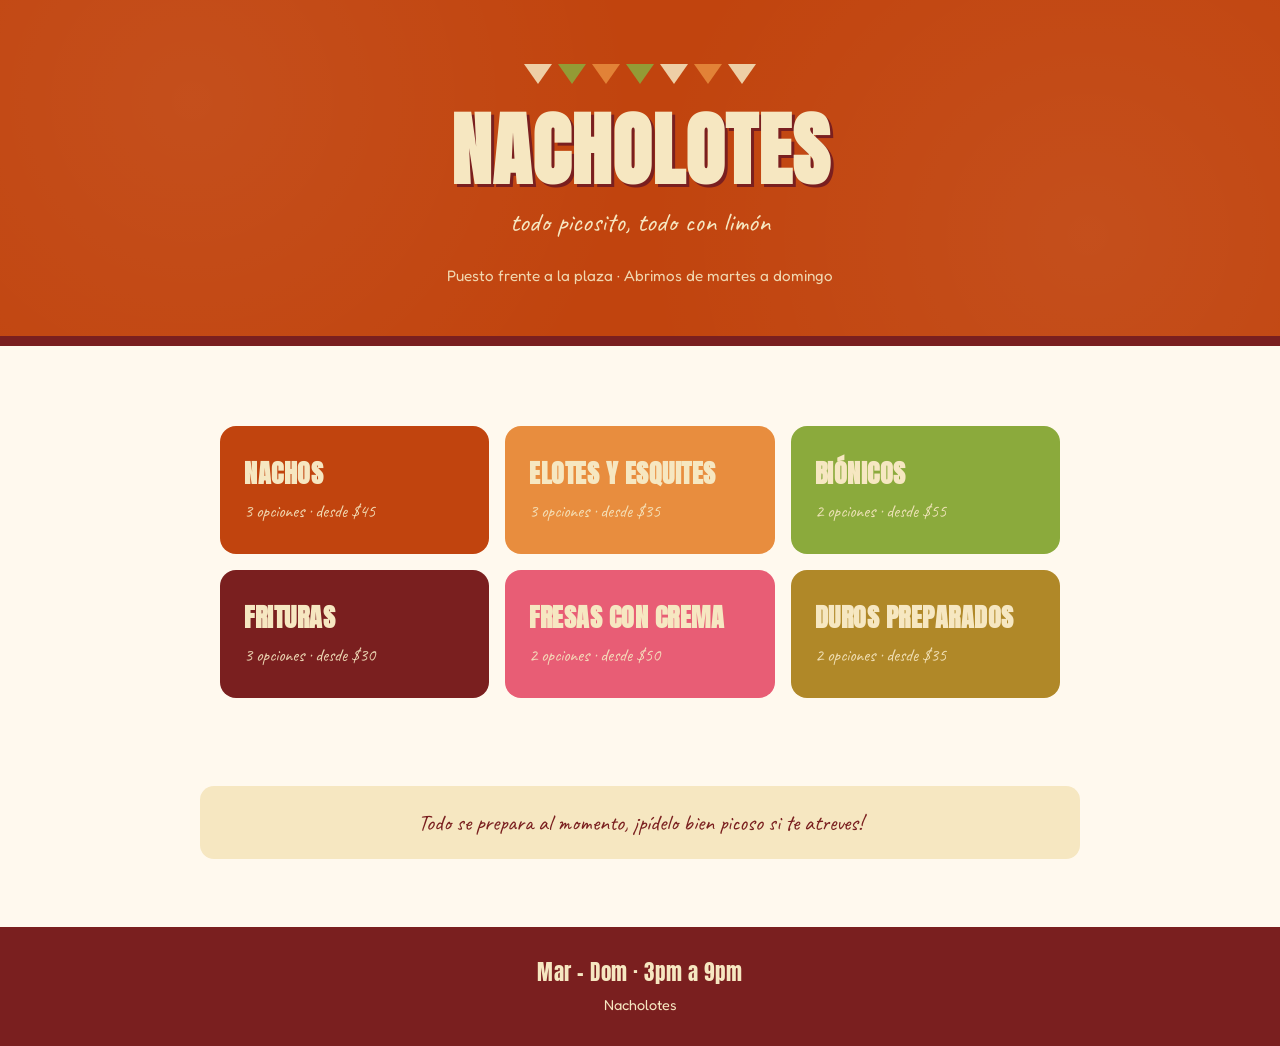
==== index.html @ 1ffe92c0 "correcion" ====
<!DOCTYPE html>
<html lang="es">
<head>
<meta charset="UTF-8">
<meta name="viewport" content="width=device-width, initial-scale=1.0">
<title>Nacholotes</title>
<link rel="stylesheet" href="styles.css">
</head>
<body>

<div class="hero">
  <div class="banderines">
    <span></span><span></span><span></span><span></span><span></span><span></span><span></span>
  </div>
  <h1>Nacholotes</h1>
  <p class="tag">todo picosito, todo con limón</p>
  <p class="direccion">Puesto frente a la plaza · Abrimos de martes a domingo</p>
</div>

<main>
  <div class="categorias-grid">
    <a class="categoria-card nachos" href="categorias/nachos.html">
      <h2>Nachos</h2>
      <span class="cantidad">3 opciones · desde $45</span>
    </a>
    <a class="categoria-card elotes" href="categorias/elotes.html">
      <h2>Elotes y Esquites</h2>
      <span class="cantidad">3 opciones · desde $35</span>
    </a>
    <a class="categoria-card bionicos" href="categorias/bionicos.html">
      <h2>Biónicos</h2>
      <span class="cantidad">2 opciones · desde $55</span>
    </a>
    <a class="categoria-card frituras" href="categorias/frituras.html">
      <h2>Frituras</h2>
      <span class="cantidad">3 opciones · desde $30</span>
    </a>
    <a class="categoria-card fresas" href="categorias/fresas.html">
      <h2>Fresas con crema</h2>
      <span class="cantidad">2 opciones · desde $50</span>
    </a>
    <a class="categoria-card duros" href="categorias/duros.html">
      <h2>Duros preparados</h2>
      <span class="cantidad">2 opciones · desde $35</span>
    </a>
  </div>

  <div class="aviso">
    Todo se prepara al momento, ¡pídelo bien picoso si te atreves!
  </div>
</main>

<footer>
  <div class="horario">Mar – Dom · 3pm a 9pm</div>
  <div>Nacholotes</div>
</footer>

</body>
</html>
---- styles.css ----
@import url('https://fonts.googleapis.com/css2?family=Anton&family=Fredoka:wght@400;500;600;700&family=Caveat:wght@600;700&display=swap');

:root{
  --rojo: #C1440E;
  --rojo-oscuro: #7A1F1F;
  --verde: #8BAA3C;
  --crema: #F6E7C1;
  --blanco: #FFF9EE;
  --tinta: #2B1B12;
  --naranja: #E88D3E;
  --rosa-fresa: #E85D75;
}

*{box-sizing:border-box; margin:0; padding:0;}

body{
  background: var(--blanco);
  color: var(--tinta);
  font-family: 'Fredoka', sans-serif;
  line-height: 1.5;
}

/* ---------- HERO ---------- */
.hero{
  background: var(--rojo);
  background-image:
    radial-gradient(circle at 15% 30%, rgba(255,255,255,0.06) 0, transparent 40%),
    radial-gradient(circle at 85% 70%, rgba(255,255,255,0.06) 0, transparent 40%);
  color: var(--crema);
  padding: 64px 24px 48px;
  text-align: center;
  position: relative;
  border-bottom: 10px solid var(--rojo-oscuro);
}

.hero .banderines{
  display:flex;
  justify-content:center;
  gap:6px;
  margin-bottom: 28px;
}
.banderines span{
  width:0; height:0;
  border-left: 14px solid transparent;
  border-right: 14px solid transparent;
  border-top: 20px solid var(--crema);
  opacity:0.85;
}
.banderines span:nth-child(2n){ border-top-color: var(--verde); }
.banderines span:nth-child(3n){ border-top-color: var(--naranja); }

.hero h1{
  font-family: 'Anton', sans-serif;
  font-size: clamp(2.8rem, 7vw, 5rem);
  letter-spacing: 1px;
  text-transform: uppercase;
  line-height: 0.95;
  color: var(--crema);
  text-shadow: 3px 3px 0 var(--rojo-oscuro);
}

.hero p.tag{
  margin-top: 14px;
  font-family: 'Caveat', cursive;
  font-size: 1.7rem;
  color: var(--crema);
}

.hero .direccion{
  margin-top: 22px;
  font-size: 0.95rem;
  color: var(--crema);
  opacity: 0.9;
}

/* ---------- SECCIONES ---------- */
main{
  max-width: 920px;
  margin: 0 auto;
  padding: 40px 20px 20px;
}

section.plato{
  margin-bottom: 56px;
  scroll-margin-top: 60px;
}

.plato-header{
  display:flex;
  align-items:baseline;
  gap: 14px;
  border-bottom: 3px solid currentColor;
  padding-bottom: 8px;
  margin-bottom: 20px;
}

.plato-header h2{
  font-family:'Anton', sans-serif;
  font-size: 2.1rem;
  text-transform: uppercase;
  letter-spacing: 0.5px;
}
.plato-header .desde{
  font-family:'Caveat', cursive;
  font-size: 1.3rem;
  opacity: 0.75;
}

.nachos     { color: var(--rojo); }
.elotes     { color: var(--naranja); }
.bionicos   { color: var(--verde); }
.frituras   { color: var(--rojo-oscuro); }
.fresas     { color: var(--rosa-fresa); }
.duros      { color: #B08828; }

.items{
  display:grid;
  grid-template-columns: 1fr;
  gap: 4px;
}

.item{
  display:flex;
  justify-content:space-between;
  align-items:flex-start;
  gap: 20px;
  padding: 14px 4px;
  border-bottom: 1px dashed rgba(43,27,18,0.2);
}
.item:last-child{ border-bottom:none; }

.item .nombre{
  font-weight:600;
  font-size: 1.05rem;
}
.item .desc{
  font-size: 0.88rem;
  color: rgba(43,27,18,0.65);
  margin-top: 3px;
  max-width: 46ch;
}
.item .precio{
  font-family:'Caveat', cursive;
  font-size: 1.6rem;
  font-weight:700;
  white-space: nowrap;
  padding-top: 2px;
}

.destacado{
  display:inline-block;
  font-size: 0.68rem;
  font-weight:700;
  letter-spacing:0.5px;
  background: currentColor;
  color: var(--blanco);
  padding: 2px 8px;
  border-radius: 4px;
  margin-left: 8px;
  vertical-align: middle;
  transform: translateY(-1px);
}

/* ---------- EXTRAS ---------- */
.aviso{
  background: var(--crema);
  border-radius: 14px;
  padding: 20px 24px;
  margin: 48px 0;
  text-align:center;
  font-family:'Caveat', cursive;
  font-size: 1.4rem;
  color: var(--rojo-oscuro);
}

footer{
  background: var(--rojo-oscuro);
  color: var(--crema);
  text-align:center;
  padding: 30px 20px;
  font-size: 0.9rem;
}
footer .horario{
  font-family:'Anton', sans-serif;
  font-size: 1.3rem;
  letter-spacing: 0.5px;
  margin-bottom: 6px;
}

@media (max-width: 480px){
  .item{ flex-direction: column; }
  .item .precio{ align-self:flex-end; margin-top:-24px; }
}

/* ---------- PÁGINA DE DETALLE DE CATEGORÍA ---------- */
.detalle-header{
  color: var(--crema);
  padding: 48px 24px 40px;
  text-align:center;
}
.detalle-header.nachos{ background: var(--rojo); }
.detalle-header.elotes{ background: var(--naranja); }
.detalle-header.bionicos{ background: var(--verde); }
.detalle-header.frituras{ background: var(--rojo-oscuro); }
.detalle-header.fresas{ background: var(--rosa-fresa); }
.detalle-header.duros{ background: #B08828; }

.detalle-header .volver{
  display:inline-block;
  color: var(--crema);
  text-decoration:none;
  font-size: 0.85rem;
  margin-bottom: 22px;
  opacity: 0.85;
}
.detalle-header .volver:hover{ opacity: 1; }

.detalle-header h1{
  font-family: 'Anton', sans-serif;
  font-size: clamp(2rem, 6vw, 3.2rem);
  text-transform: uppercase;
  letter-spacing: 0.5px;
}

.detalle-precio{
  font-family: 'Caveat', cursive;
  font-size: 2rem;
  margin-top: 10px;
}

.categoria-main{
  max-width: 640px;
  margin: 0 auto;
  padding: 40px 24px;
}

/* ---------- GRID DE CATEGORÍAS (menú principal) ---------- */
.categorias-grid{
  display: grid;
  grid-template-columns: repeat(auto-fit, minmax(230px, 1fr));
  gap: 16px;
  max-width: 920px;
  margin: 0 auto;
  padding: 40px 20px;
}

.categoria-card{
  display: flex;
  flex-direction: column;
  gap: 6px;
  padding: 28px 24px;
  border-radius: 16px;
  color: var(--crema);
  text-decoration: none;
  transition: transform 0.15s;
}
.categoria-card:hover{ transform: translateY(-3px); }

.categoria-card.nachos{ background: var(--rojo); }
.categoria-card.elotes{ background: var(--naranja); }
.categoria-card.bionicos{ background: var(--verde); }
.categoria-card.frituras{ background: var(--rojo-oscuro); }
.categoria-card.fresas{ background: var(--rosa-fresa); }
.categoria-card.duros{ background: #B08828; }

.categoria-card h2{
  font-family: 'Anton', sans-serif;
  font-size: 1.6rem;
  text-transform: uppercase;
  letter-spacing: 0.5px;
}

.categoria-card .cantidad{
  font-family: 'Caveat', cursive;
  font-size: 1.15rem;
  opacity: 0.9;
}
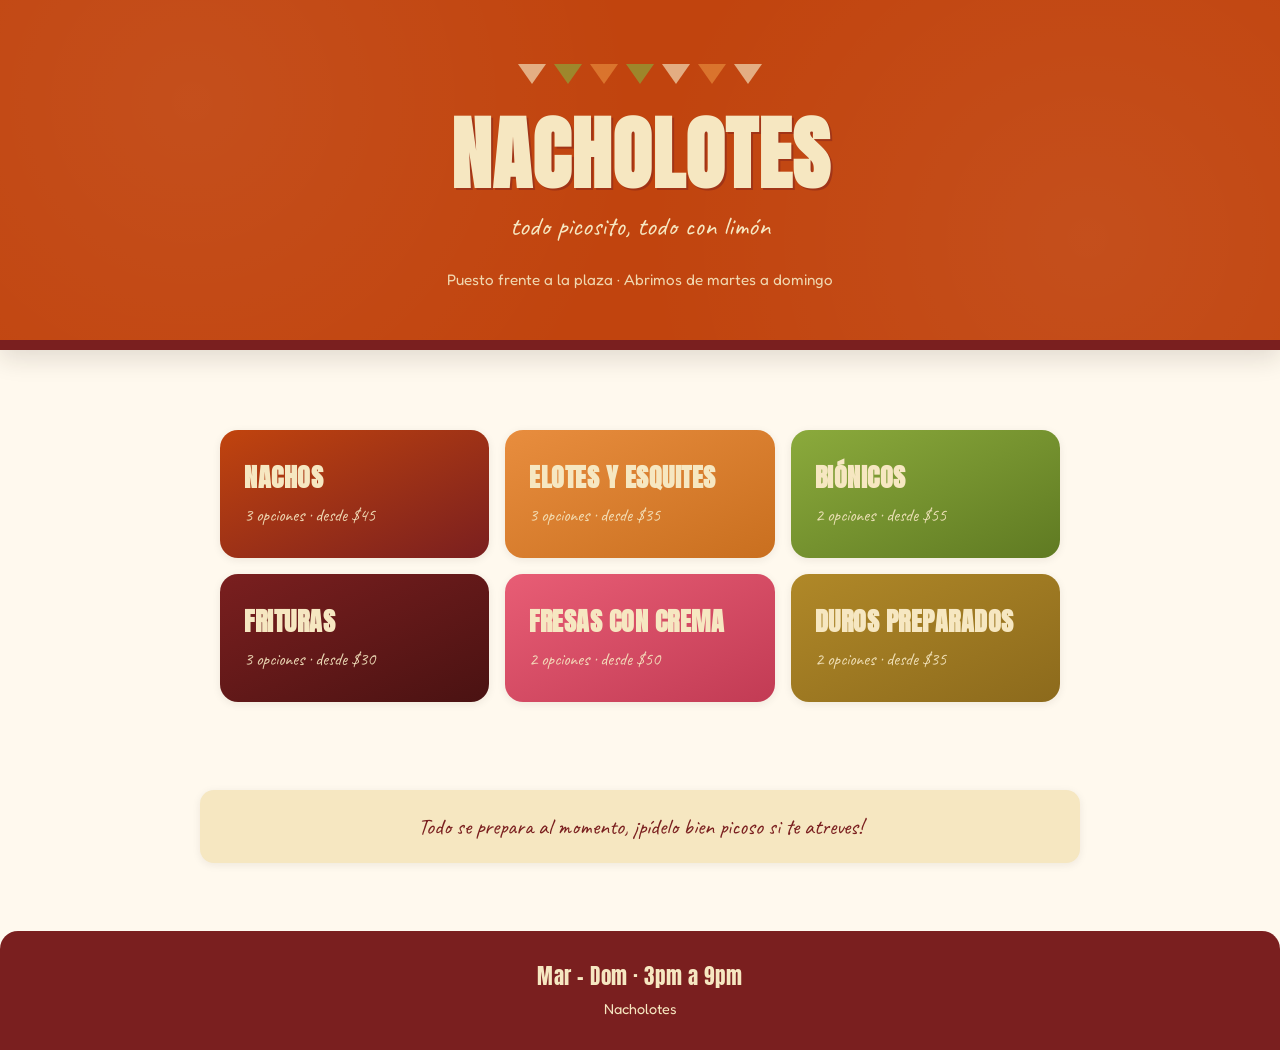
==== commit 17e048db: "cambio 2" ====
--- a/index.html
+++ b/index.html
@@ -1,59 +1,61 @@
-<!DOCTYPE html>
-<html lang="es">
-<head>
-<meta charset="UTF-8">
-<meta name="viewport" content="width=device-width, initial-scale=1.0">
-<title>Nacholotes</title>
-<link rel="stylesheet" href="styles.css">
-</head>
-<body>
-
-<div class="hero">
-  <div class="banderines">
-    <span></span><span></span><span></span><span></span><span></span><span></span><span></span>
-  </div>
-  <h1>Nacholotes</h1>
-  <p class="tag">todo picosito, todo con limón</p>
-  <p class="direccion">Puesto frente a la plaza · Abrimos de martes a domingo</p>
-</div>
-
-<main>
-  <div class="categorias-grid">
-    <a class="categoria-card nachos" href="categorias/nachos.html">
-      <h2>Nachos</h2>
-      <span class="cantidad">3 opciones · desde $45</span>
-    </a>
-    <a class="categoria-card elotes" href="categorias/elotes.html">
-      <h2>Elotes y Esquites</h2>
-      <span class="cantidad">3 opciones · desde $35</span>
-    </a>
-    <a class="categoria-card bionicos" href="categorias/bionicos.html">
-      <h2>Biónicos</h2>
-      <span class="cantidad">2 opciones · desde $55</span>
-    </a>
-    <a class="categoria-card frituras" href="categorias/frituras.html">
-      <h2>Frituras</h2>
-      <span class="cantidad">3 opciones · desde $30</span>
-    </a>
-    <a class="categoria-card fresas" href="categorias/fresas.html">
-      <h2>Fresas con crema</h2>
-      <span class="cantidad">2 opciones · desde $50</span>
-    </a>
-    <a class="categoria-card duros" href="categorias/duros.html">
-      <h2>Duros preparados</h2>
-      <span class="cantidad">2 opciones · desde $35</span>
-    </a>
-  </div>
-
-  <div class="aviso">
-    Todo se prepara al momento, ¡pídelo bien picoso si te atreves!
-  </div>
-</main>
-
-<footer>
-  <div class="horario">Mar – Dom · 3pm a 9pm</div>
-  <div>Nacholotes</div>
-</footer>
-
-</body>
-</html>
+<!DOCTYPE html>
+<html lang="es">
+<head>
+<meta charset="UTF-8">
+<meta name="viewport" content="width=device-width, initial-scale=1.0">
+<title>Nacholotes</title>
+<link rel="stylesheet" href="styles.css">
+</head>
+
+<body>
+
+<div class="hero">
+  <div class="banderines">
+    <span></span><span></span><span></span><span></span><span></span><span></span><span></span>
+  </div>
+  <h1>Nacholotes</h1>
+  <p class="tag">todo picosito, todo con limón</p>
+  <p class="direccion">Puesto frente a la plaza · Abrimos de martes a domingo</p>
+</div>
+
+<main>
+  <div class="categorias-grid">
+    <a class="categoria-card nachos" href="categorias/nachos.html">
+      <h2>Nachos</h2>
+      <span class="cantidad">3 opciones · desde $45</span>
+    </a>
+    <a class="categoria-card elotes" href="categorias/elotes.html">
+      <h2>Elotes y Esquites</h2>
+      <span class="cantidad">3 opciones · desde $35</span>
+    </a>
+    <a class="categoria-card bionicos" href="categorias/bionicos.html">
+      <h2>Biónicos</h2>
+      <span class="cantidad">2 opciones · desde $55</span>
+    </a>
+    <a class="categoria-card frituras" href="categorias/frituras.html">
+      <h2>Frituras</h2>
+      <span class="cantidad">3 opciones · desde $30</span>
+    </a>
+    <a class="categoria-card fresas" href="categorias/fresas.html">
+      <h2>Fresas con crema</h2>
+      <span class="cantidad">2 opciones · desde $50</span>
+    </a>
+    <a class="categoria-card duros" href="categorias/duros.html">
+      <h2>Duros preparados</h2>
+      <span class="cantidad">2 opciones · desde $35</span>
+    </a>
+  </div>
+
+  <div class="aviso">
+    Todo se prepara al momento, ¡pídelo bien picoso si te atreves!
+  </div>
+</main>
+
+<footer>
+  <div class="horario">Mar – Dom · 3pm a 9pm</div>
+  <div>Nacholotes</div>
+</footer>
+
+<script src="script.js"></script>
+</body>
+</html>
--- a/styles.css
+++ b/styles.css
@@ -1,277 +1,316 @@
-@import url('https://fonts.googleapis.com/css2?family=Anton&family=Fredoka:wght@400;500;600;700&family=Caveat:wght@600;700&display=swap');
-
-:root{
-  --rojo: #C1440E;
-  --rojo-oscuro: #7A1F1F;
-  --verde: #8BAA3C;
-  --crema: #F6E7C1;
-  --blanco: #FFF9EE;
-  --tinta: #2B1B12;
-  --naranja: #E88D3E;
-  --rosa-fresa: #E85D75;
-}
-
-*{box-sizing:border-box; margin:0; padding:0;}
-
-body{
-  background: var(--blanco);
-  color: var(--tinta);
-  font-family: 'Fredoka', sans-serif;
-  line-height: 1.5;
-}
-
-/* ---------- HERO ---------- */
-.hero{
-  background: var(--rojo);
-  background-image:
-    radial-gradient(circle at 15% 30%, rgba(255,255,255,0.06) 0, transparent 40%),
-    radial-gradient(circle at 85% 70%, rgba(255,255,255,0.06) 0, transparent 40%);
-  color: var(--crema);
-  padding: 64px 24px 48px;
-  text-align: center;
-  position: relative;
-  border-bottom: 10px solid var(--rojo-oscuro);
-}
-
-.hero .banderines{
-  display:flex;
-  justify-content:center;
-  gap:6px;
-  margin-bottom: 28px;
-}
-.banderines span{
-  width:0; height:0;
-  border-left: 14px solid transparent;
-  border-right: 14px solid transparent;
-  border-top: 20px solid var(--crema);
-  opacity:0.85;
-}
-.banderines span:nth-child(2n){ border-top-color: var(--verde); }
-.banderines span:nth-child(3n){ border-top-color: var(--naranja); }
-
-.hero h1{
-  font-family: 'Anton', sans-serif;
-  font-size: clamp(2.8rem, 7vw, 5rem);
-  letter-spacing: 1px;
-  text-transform: uppercase;
-  line-height: 0.95;
-  color: var(--crema);
-  text-shadow: 3px 3px 0 var(--rojo-oscuro);
-}
-
-.hero p.tag{
-  margin-top: 14px;
-  font-family: 'Caveat', cursive;
-  font-size: 1.7rem;
-  color: var(--crema);
-}
-
-.hero .direccion{
-  margin-top: 22px;
-  font-size: 0.95rem;
-  color: var(--crema);
-  opacity: 0.9;
-}
-
-/* ---------- SECCIONES ---------- */
-main{
-  max-width: 920px;
-  margin: 0 auto;
-  padding: 40px 20px 20px;
-}
-
-section.plato{
-  margin-bottom: 56px;
-  scroll-margin-top: 60px;
-}
-
-.plato-header{
-  display:flex;
-  align-items:baseline;
-  gap: 14px;
-  border-bottom: 3px solid currentColor;
-  padding-bottom: 8px;
-  margin-bottom: 20px;
-}
-
-.plato-header h2{
-  font-family:'Anton', sans-serif;
-  font-size: 2.1rem;
-  text-transform: uppercase;
-  letter-spacing: 0.5px;
-}
-.plato-header .desde{
-  font-family:'Caveat', cursive;
-  font-size: 1.3rem;
-  opacity: 0.75;
-}
-
-.nachos     { color: var(--rojo); }
-.elotes     { color: var(--naranja); }
-.bionicos   { color: var(--verde); }
-.frituras   { color: var(--rojo-oscuro); }
-.fresas     { color: var(--rosa-fresa); }
-.duros      { color: #B08828; }
-
-.items{
-  display:grid;
-  grid-template-columns: 1fr;
-  gap: 4px;
-}
-
-.item{
-  display:flex;
-  justify-content:space-between;
-  align-items:flex-start;
-  gap: 20px;
-  padding: 14px 4px;
-  border-bottom: 1px dashed rgba(43,27,18,0.2);
-}
-.item:last-child{ border-bottom:none; }
-
-.item .nombre{
-  font-weight:600;
-  font-size: 1.05rem;
-}
-.item .desc{
-  font-size: 0.88rem;
-  color: rgba(43,27,18,0.65);
-  margin-top: 3px;
-  max-width: 46ch;
-}
-.item .precio{
-  font-family:'Caveat', cursive;
-  font-size: 1.6rem;
-  font-weight:700;
-  white-space: nowrap;
-  padding-top: 2px;
-}
-
-.destacado{
-  display:inline-block;
-  font-size: 0.68rem;
-  font-weight:700;
-  letter-spacing:0.5px;
-  background: currentColor;
-  color: var(--blanco);
-  padding: 2px 8px;
-  border-radius: 4px;
-  margin-left: 8px;
-  vertical-align: middle;
-  transform: translateY(-1px);
-}
-
-/* ---------- EXTRAS ---------- */
-.aviso{
-  background: var(--crema);
-  border-radius: 14px;
-  padding: 20px 24px;
-  margin: 48px 0;
-  text-align:center;
-  font-family:'Caveat', cursive;
-  font-size: 1.4rem;
-  color: var(--rojo-oscuro);
-}
-
-footer{
-  background: var(--rojo-oscuro);
-  color: var(--crema);
-  text-align:center;
-  padding: 30px 20px;
-  font-size: 0.9rem;
-}
-footer .horario{
-  font-family:'Anton', sans-serif;
-  font-size: 1.3rem;
-  letter-spacing: 0.5px;
-  margin-bottom: 6px;
-}
-
-@media (max-width: 480px){
-  .item{ flex-direction: column; }
-  .item .precio{ align-self:flex-end; margin-top:-24px; }
-}
-
-/* ---------- PÁGINA DE DETALLE DE CATEGORÍA ---------- */
-.detalle-header{
-  color: var(--crema);
-  padding: 48px 24px 40px;
-  text-align:center;
-}
-.detalle-header.nachos{ background: var(--rojo); }
-.detalle-header.elotes{ background: var(--naranja); }
-.detalle-header.bionicos{ background: var(--verde); }
-.detalle-header.frituras{ background: var(--rojo-oscuro); }
-.detalle-header.fresas{ background: var(--rosa-fresa); }
-.detalle-header.duros{ background: #B08828; }
-
-.detalle-header .volver{
-  display:inline-block;
-  color: var(--crema);
-  text-decoration:none;
-  font-size: 0.85rem;
-  margin-bottom: 22px;
-  opacity: 0.85;
-}
-.detalle-header .volver:hover{ opacity: 1; }
-
-.detalle-header h1{
-  font-family: 'Anton', sans-serif;
-  font-size: clamp(2rem, 6vw, 3.2rem);
-  text-transform: uppercase;
-  letter-spacing: 0.5px;
-}
-
-.detalle-precio{
-  font-family: 'Caveat', cursive;
-  font-size: 2rem;
-  margin-top: 10px;
-}
-
-.categoria-main{
-  max-width: 640px;
-  margin: 0 auto;
-  padding: 40px 24px;
-}
-
-/* ---------- GRID DE CATEGORÍAS (menú principal) ---------- */
-.categorias-grid{
-  display: grid;
-  grid-template-columns: repeat(auto-fit, minmax(230px, 1fr));
-  gap: 16px;
-  max-width: 920px;
-  margin: 0 auto;
-  padding: 40px 20px;
-}
-
-.categoria-card{
-  display: flex;
-  flex-direction: column;
-  gap: 6px;
-  padding: 28px 24px;
-  border-radius: 16px;
-  color: var(--crema);
-  text-decoration: none;
-  transition: transform 0.15s;
-}
-.categoria-card:hover{ transform: translateY(-3px); }
-
-.categoria-card.nachos{ background: var(--rojo); }
-.categoria-card.elotes{ background: var(--naranja); }
-.categoria-card.bionicos{ background: var(--verde); }
-.categoria-card.frituras{ background: var(--rojo-oscuro); }
-.categoria-card.fresas{ background: var(--rosa-fresa); }
-.categoria-card.duros{ background: #B08828; }
-
-.categoria-card h2{
-  font-family: 'Anton', sans-serif;
-  font-size: 1.6rem;
-  text-transform: uppercase;
-  letter-spacing: 0.5px;
-}
-
-.categoria-card .cantidad{
-  font-family: 'Caveat', cursive;
-  font-size: 1.15rem;
-  opacity: 0.9;
+@import url('https://fonts.googleapis.com/css2?family=Anton&family=Fredoka:wght@400;500;600;700&family=Caveat:wght@600;700&display=swap');
+
+:root{
+  --rojo: #C1440E;
+  --rojo-oscuro: #7A1F1F;
+  --verde: #8BAA3C;
+  --crema: #F6E7C1;
+  --blanco: #FFF9EE;
+  --tinta: #2B1B12;
+  --naranja: #E88D3E;
+  --rosa-fresa: #E85D75;
+  --sombra: 0 8px 24px rgba(43,27,18,0.14);
+  --sombra-suave: 0 2px 8px rgba(43,27,18,0.08);
+  --radio: 18px;
+}
+
+*{box-sizing:border-box; margin:0; padding:0;}
+
+body{
+  background: var(--blanco);
+  color: var(--tinta);
+  font-family: 'Fredoka', sans-serif;
+  line-height: 1.5;
+}
+
+/* ---------- HERO ---------- */
+.hero{
+  background: var(--rojo);
+  background-image:
+    radial-gradient(circle at 15% 30%, rgba(255,255,255,0.06) 0, transparent 40%),
+    radial-gradient(circle at 85% 70%, rgba(255,255,255,0.06) 0, transparent 40%);
+  color: var(--crema);
+  padding: 64px 24px 48px;
+  text-align: center;
+  position: relative;
+  border-bottom: 10px solid var(--rojo-oscuro);
+  box-shadow: var(--sombra);
+}
+
+.hero .banderines{
+  display:flex;
+  justify-content:center;
+  gap:8px;
+  margin-bottom: 32px;
+}
+.banderines span{
+  width:0; height:0;
+  border-left: 14px solid transparent;
+  border-right: 14px solid transparent;
+  border-top: 20px solid var(--crema);
+  opacity:0.65;
+}
+.banderines span:nth-child(2n){ border-top-color: var(--verde); }
+.banderines span:nth-child(3n){ border-top-color: var(--naranja); }
+
+.hero h1{
+  font-family: 'Anton', sans-serif;
+  font-size: clamp(2.8rem, 7vw, 5rem);
+  letter-spacing: 1px;
+  text-transform: uppercase;
+  line-height: 0.95;
+  color: var(--crema);
+  text-shadow: 2px 2px 0 rgba(122,31,31,0.45);
+}
+
+.hero p.tag{
+  margin-top: 14px;
+  font-family: 'Caveat', cursive;
+  font-size: 1.7rem;
+  color: var(--crema);
+}
+
+.hero .direccion{
+  margin-top: 22px;
+  font-size: 0.95rem;
+  color: var(--crema);
+  opacity: 0.9;
+}
+
+/* ---------- SECCIONES ---------- */
+main{
+  max-width: 920px;
+  margin: 0 auto;
+  padding: 40px 20px 20px;
+}
+
+section.plato{
+  margin-bottom: 56px;
+  scroll-margin-top: 60px;
+}
+
+.plato-header{
+  display:flex;
+  align-items:baseline;
+  gap: 14px;
+  border-bottom: 3px solid currentColor;
+  padding-bottom: 8px;
+  margin-bottom: 20px;
+}
+
+.plato-header h2{
+  font-family:'Anton', sans-serif;
+  font-size: 2.1rem;
+  text-transform: uppercase;
+  letter-spacing: 0.5px;
+}
+.plato-header .desde{
+  font-family:'Caveat', cursive;
+  font-size: 1.3rem;
+  opacity: 0.75;
+}
+
+.nachos     { color: var(--rojo); }
+.elotes     { color: var(--naranja); }
+.bionicos   { color: var(--verde); }
+.frituras   { color: var(--rojo-oscuro); }
+.fresas     { color: var(--rosa-fresa); }
+.duros      { color: #B08828; }
+
+.items{
+  display:grid;
+  grid-template-columns: 1fr;
+  gap: 4px;
+}
+
+.item{
+  display:flex;
+  justify-content:space-between;
+  align-items:flex-start;
+  gap: 20px;
+  padding: 16px 4px;
+  border-bottom: 1px solid rgba(43,27,18,0.08);
+}
+.item:last-child{ border-bottom:none; }
+
+.item .nombre{
+  font-weight:600;
+  font-size: 1.05rem;
+}
+.item .desc{
+  font-size: 0.88rem;
+  color: rgba(43,27,18,0.65);
+  margin-top: 3px;
+  max-width: 46ch;
+}
+.item .precio{
+  font-family:'Caveat', cursive;
+  font-size: 1.6rem;
+  font-weight:700;
+  white-space: nowrap;
+  padding-top: 2px;
+}
+
+.destacado{
+  display:inline-block;
+  font-size: 0.68rem;
+  font-weight:700;
+  letter-spacing:0.5px;
+  background: currentColor;
+  color: var(--blanco);
+  padding: 2px 8px;
+  border-radius: 4px;
+  margin-left: 8px;
+  vertical-align: middle;
+  transform: translateY(-1px);
+}
+
+/* ---------- EXTRAS ---------- */
+.aviso{
+  background: var(--crema);
+  border-radius: 14px;
+  padding: 20px 24px;
+  margin: 48px 0;
+  text-align:center;
+  font-family:'Caveat', cursive;
+  font-size: 1.4rem;
+  color: var(--rojo-oscuro);
+  box-shadow: var(--sombra-suave);
+}
+
+footer{
+  background: var(--rojo-oscuro);
+  color: var(--crema);
+  text-align:center;
+  padding: 30px 20px;
+  font-size: 0.9rem;
+  border-radius: var(--radio) var(--radio) 0 0;
+}
+footer .horario{
+  font-family:'Anton', sans-serif;
+  font-size: 1.3rem;
+  letter-spacing: 0.5px;
+  margin-bottom: 6px;
+}
+
+@media (max-width: 480px){
+  .item{ flex-direction: column; }
+  .item .precio{ align-self:flex-end; margin-top:-24px; }
+}
+
+/* ---------- PÁGINA DE DETALLE DE CATEGORÍA ---------- */
+.detalle-header{
+  color: var(--crema);
+  padding: 48px 24px 40px;
+  text-align:center;
+  box-shadow: var(--sombra);
+}
+.detalle-header.nachos{ background: var(--rojo); }
+.detalle-header.elotes{ background: var(--naranja); }
+.detalle-header.bionicos{ background: var(--verde); }
+.detalle-header.frituras{ background: var(--rojo-oscuro); }
+.detalle-header.fresas{ background: var(--rosa-fresa); }
+.detalle-header.duros{ background: #B08828; }
+
+.detalle-header .volver{
+  display:inline-block;
+  color: var(--crema);
+  text-decoration:none;
+  font-size: 0.85rem;
+  margin-bottom: 22px;
+  opacity: 0.85;
+}
+.detalle-header .volver:hover{ opacity: 1; }
+
+.detalle-header h1{
+  font-family: 'Anton', sans-serif;
+  font-size: clamp(2rem, 6vw, 3.2rem);
+  text-transform: uppercase;
+  letter-spacing: 0.5px;
+}
+
+.detalle-precio{
+  font-family: 'Caveat', cursive;
+  font-size: 2rem;
+  margin-top: 10px;
+}
+
+.categoria-main{
+  max-width: 640px;
+  margin: 0 auto;
+  padding: 40px 24px;
+}
+
+/* ---------- GRID DE CATEGORÍAS (menú principal) ---------- */
+.categorias-grid{
+  display: grid;
+  grid-template-columns: repeat(auto-fit, minmax(230px, 1fr));
+  gap: 16px;
+  max-width: 920px;
+  margin: 0 auto;
+  padding: 40px 20px;
+}
+
+.categoria-card{
+  display: flex;
+  flex-direction: column;
+  gap: 6px;
+  padding: 28px 24px;
+  border-radius: var(--radio);
+  color: var(--crema);
+  text-decoration: none;
+  box-shadow: var(--sombra-suave);
+  transition: transform 0.2s ease, box-shadow 0.2s ease;
+}
+.categoria-card:hover{
+  transform: translateY(-4px);
+  box-shadow: var(--sombra);
+}
+
+.categoria-card.nachos{ background: linear-gradient(155deg, var(--rojo), var(--rojo-oscuro)); }
+.categoria-card.elotes{ background: linear-gradient(155deg, var(--naranja), #C96F1F); }
+.categoria-card.bionicos{ background: linear-gradient(155deg, var(--verde), #5F7A22); }
+.categoria-card.frituras{ background: linear-gradient(155deg, var(--rojo-oscuro), #4A1212); }
+.categoria-card.fresas{ background: linear-gradient(155deg, var(--rosa-fresa), #C23B54); }
+.categoria-card.duros{ background: linear-gradient(155deg, #B08828, #8C6A1C); }
+
+.categoria-card h2{
+  font-family: 'Anton', sans-serif;
+  font-size: 1.6rem;
+  text-transform: uppercase;
+  letter-spacing: 0.5px;
+}
+
+.categoria-card .cantidad{
+  font-family: 'Caveat', cursive;
+  font-size: 1.15rem;
+  opacity: 0.9;
+}
+
+/* ---------- ANIMACIÓN: tarjeta expandiéndose a pantalla completa ---------- */
+.card-clone{
+  position: fixed;
+  z-index: 999;
+  overflow: hidden;
+  pointer-events: none;
+  transition: top 0.5s cubic-bezier(0.65, 0, 0.35, 1),
+              left 0.5s cubic-bezier(0.65, 0, 0.35, 1),
+              width 0.5s cubic-bezier(0.65, 0, 0.35, 1),
+              height 0.5s cubic-bezier(0.65, 0, 0.35, 1),
+              border-radius 0.5s cubic-bezier(0.65, 0, 0.35, 1);
+}
+
+@media (prefers-reduced-motion: reduce){
+  .card-clone{ transition: none; }
+}
+
+.page-enter-overlay{
+  position: fixed;
+  top: 0;
+  left: 0;
+  width: 100%;
+  height: 100vh;
+  z-index: 1000;
+  pointer-events: none;
+  transition: height 0.5s cubic-bezier(0.65, 0, 0.35, 1);
 }
